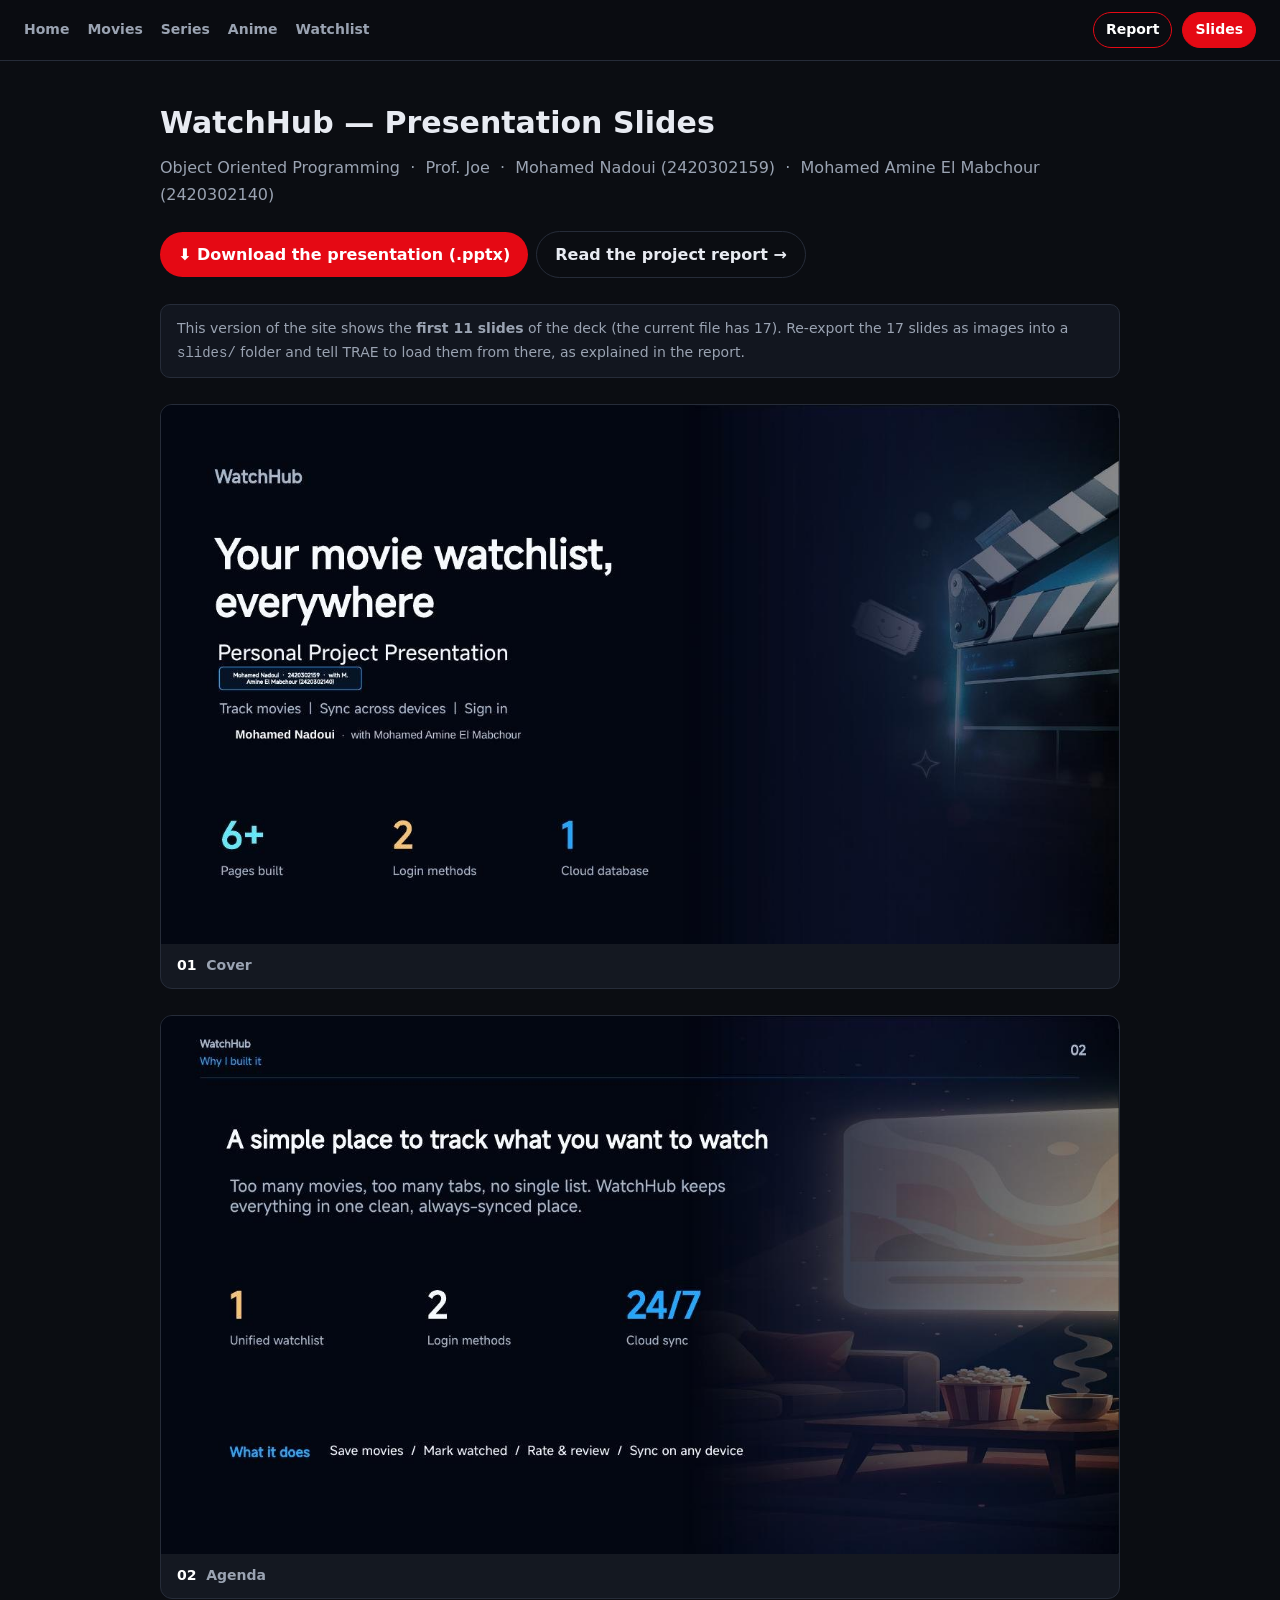
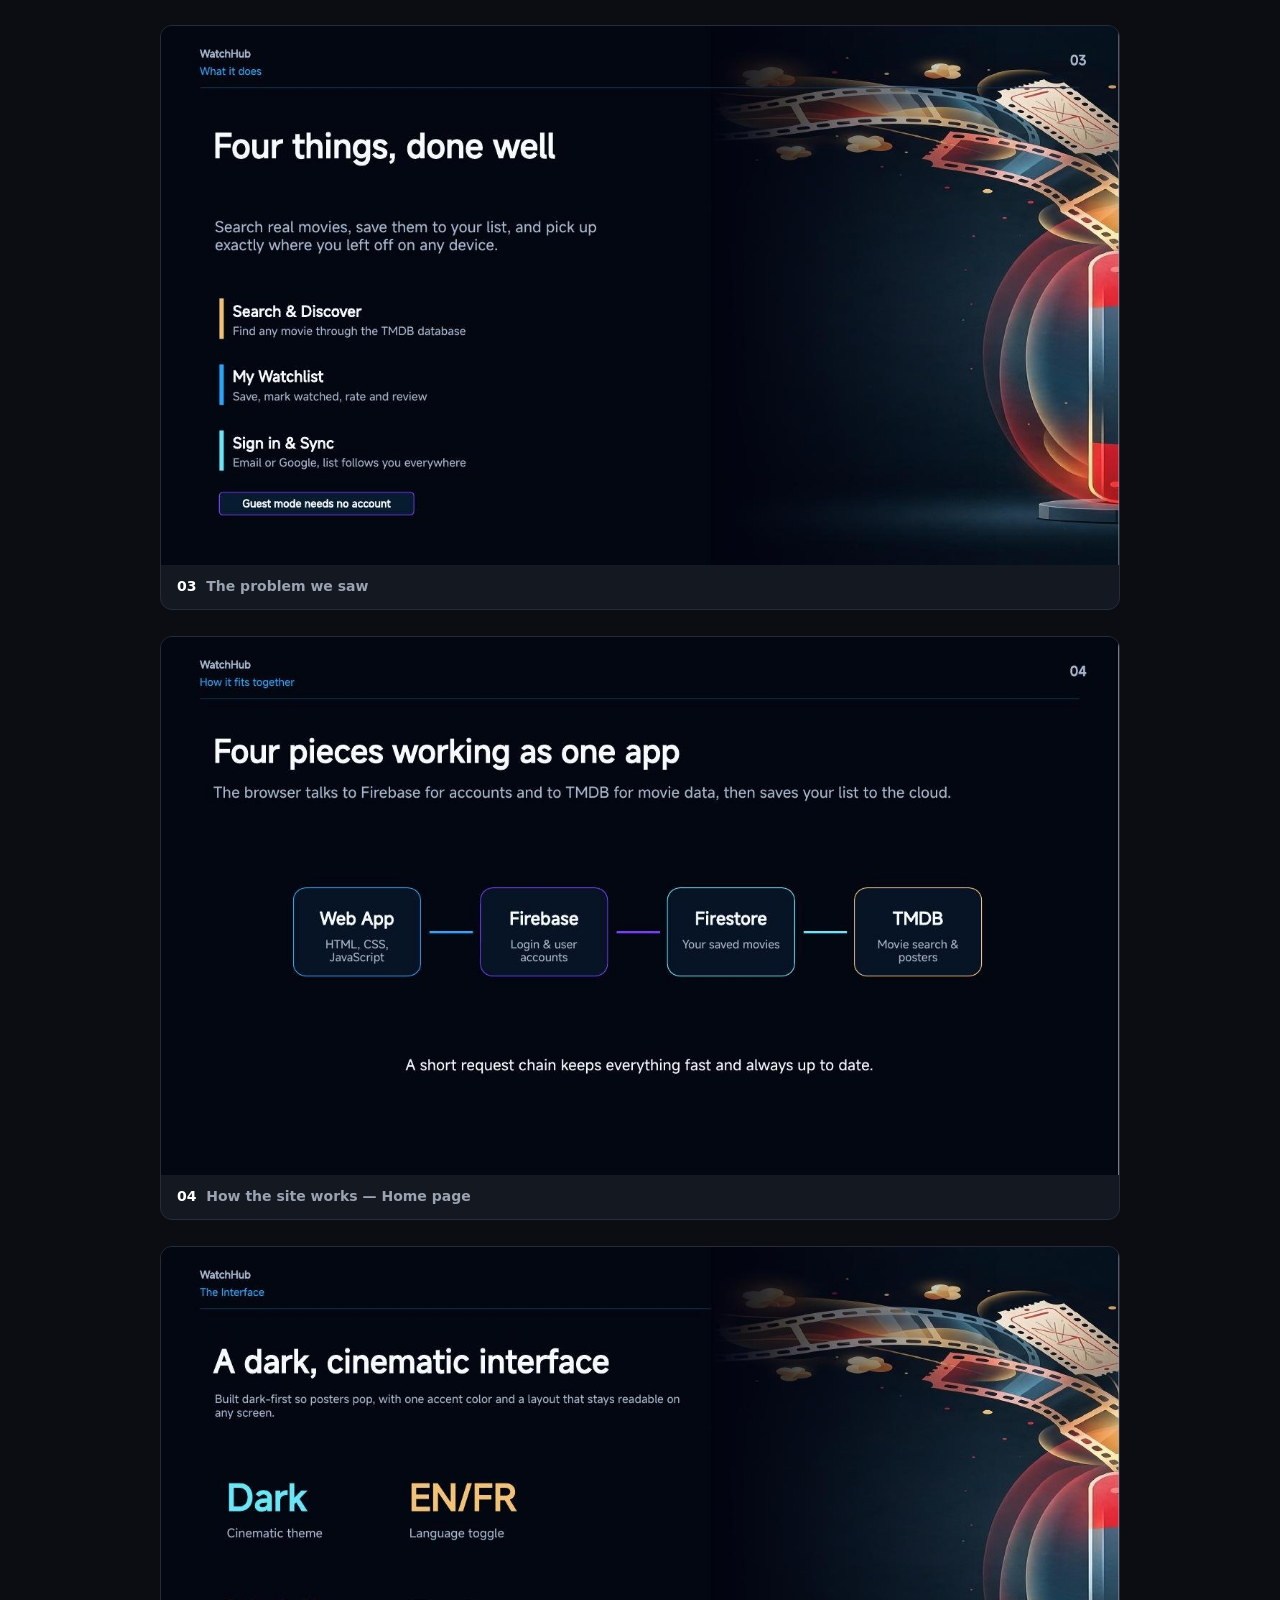
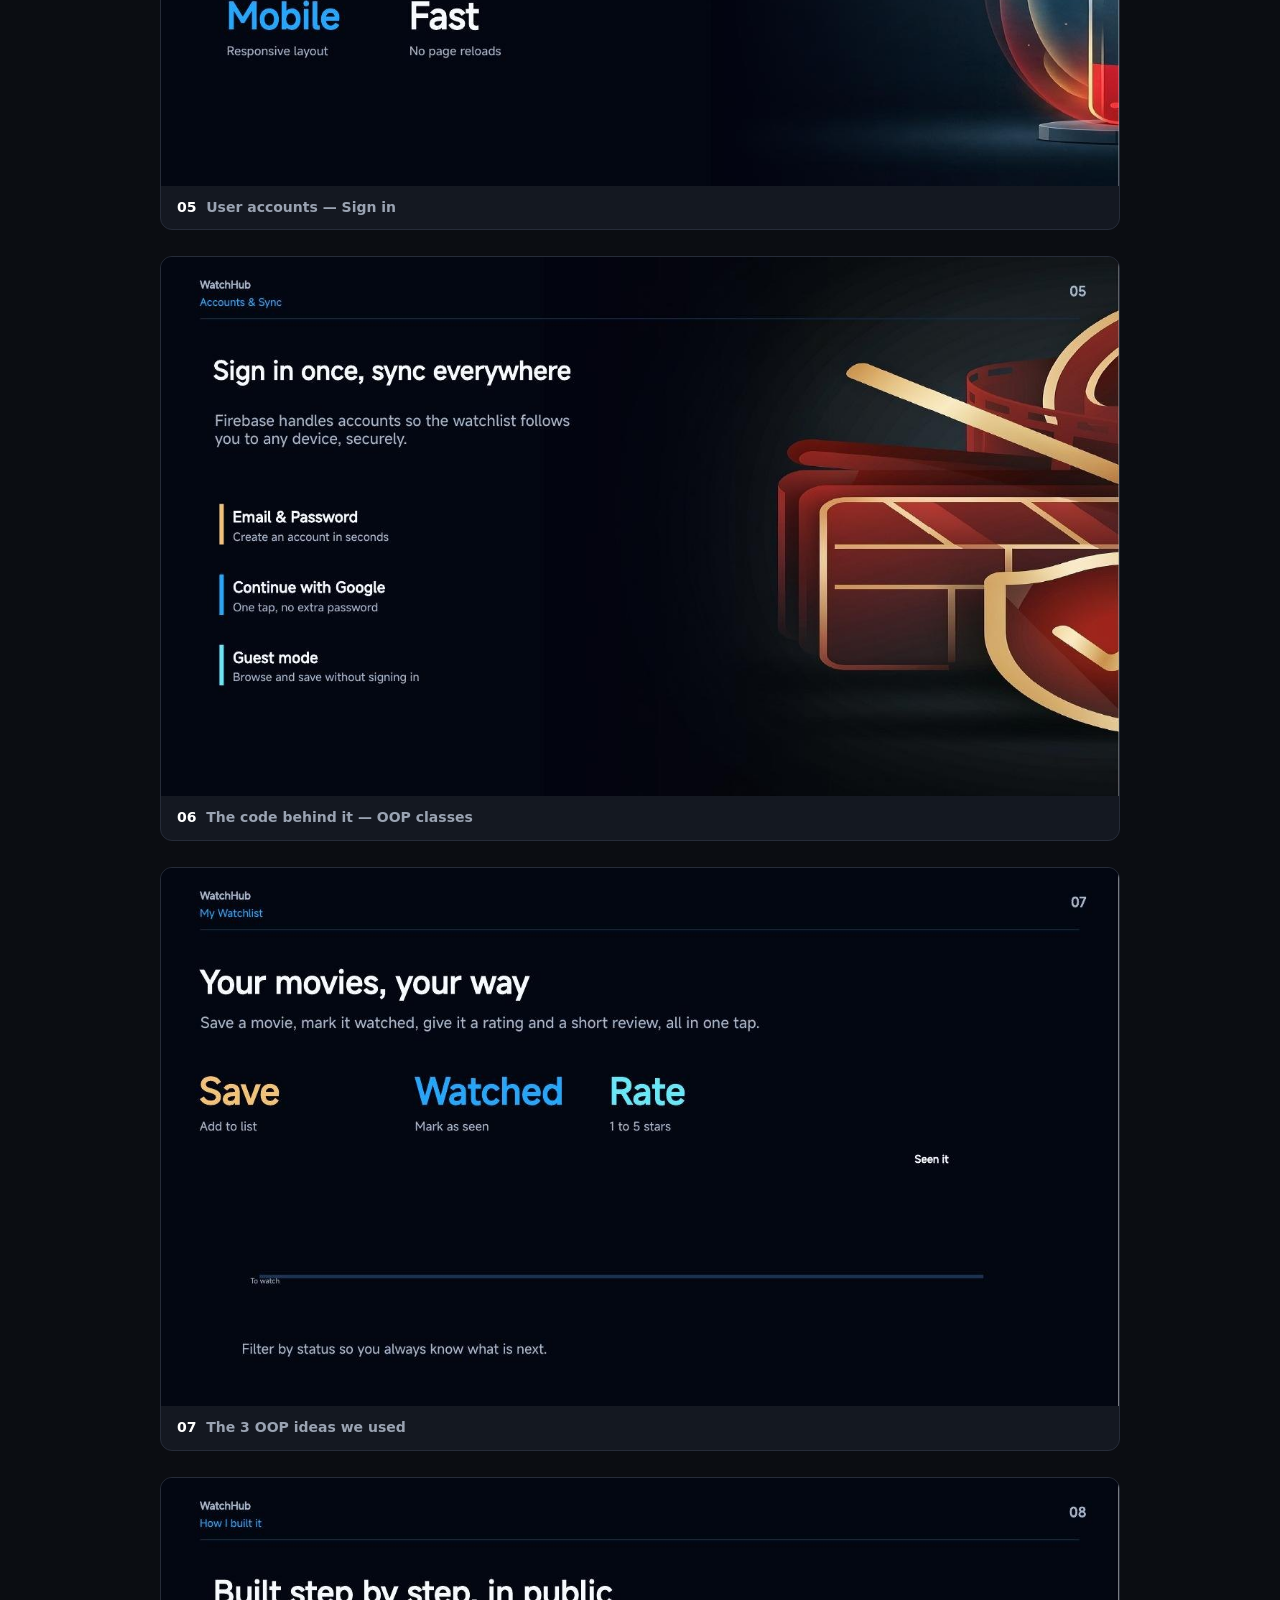
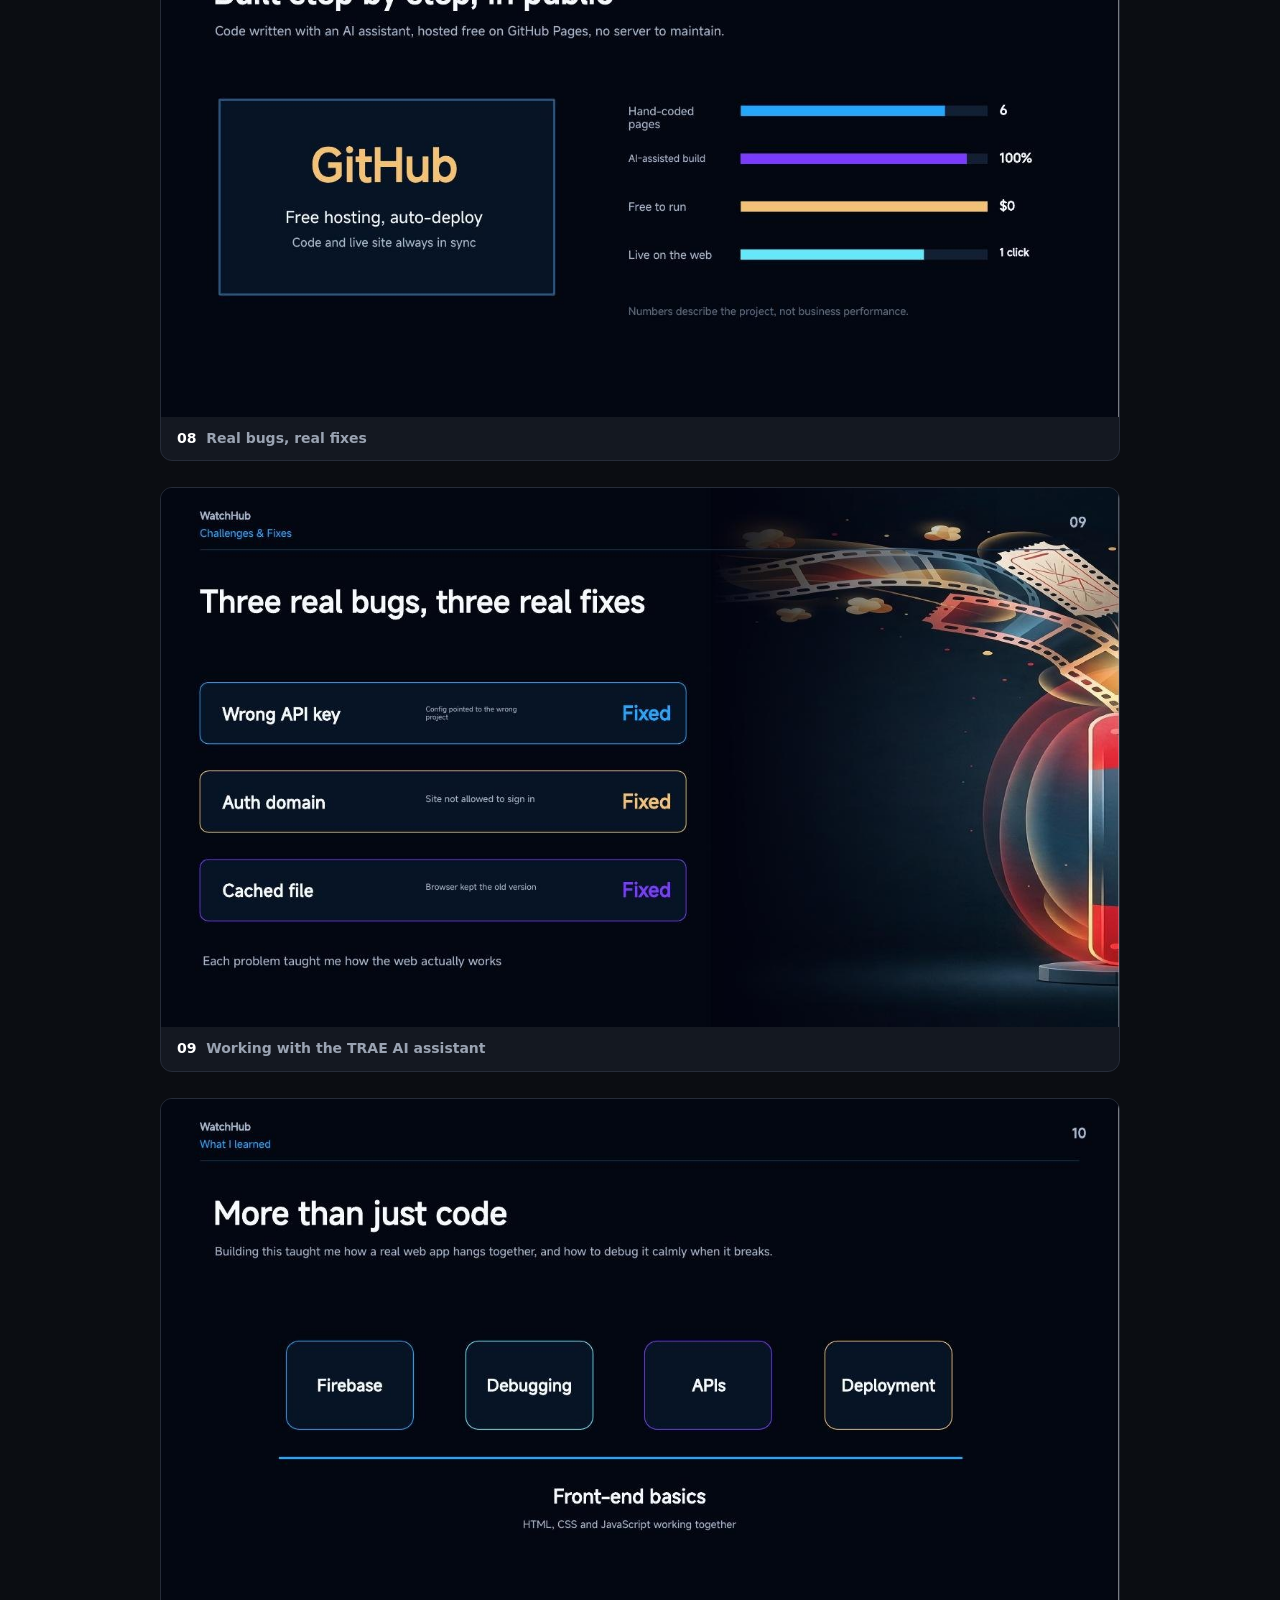
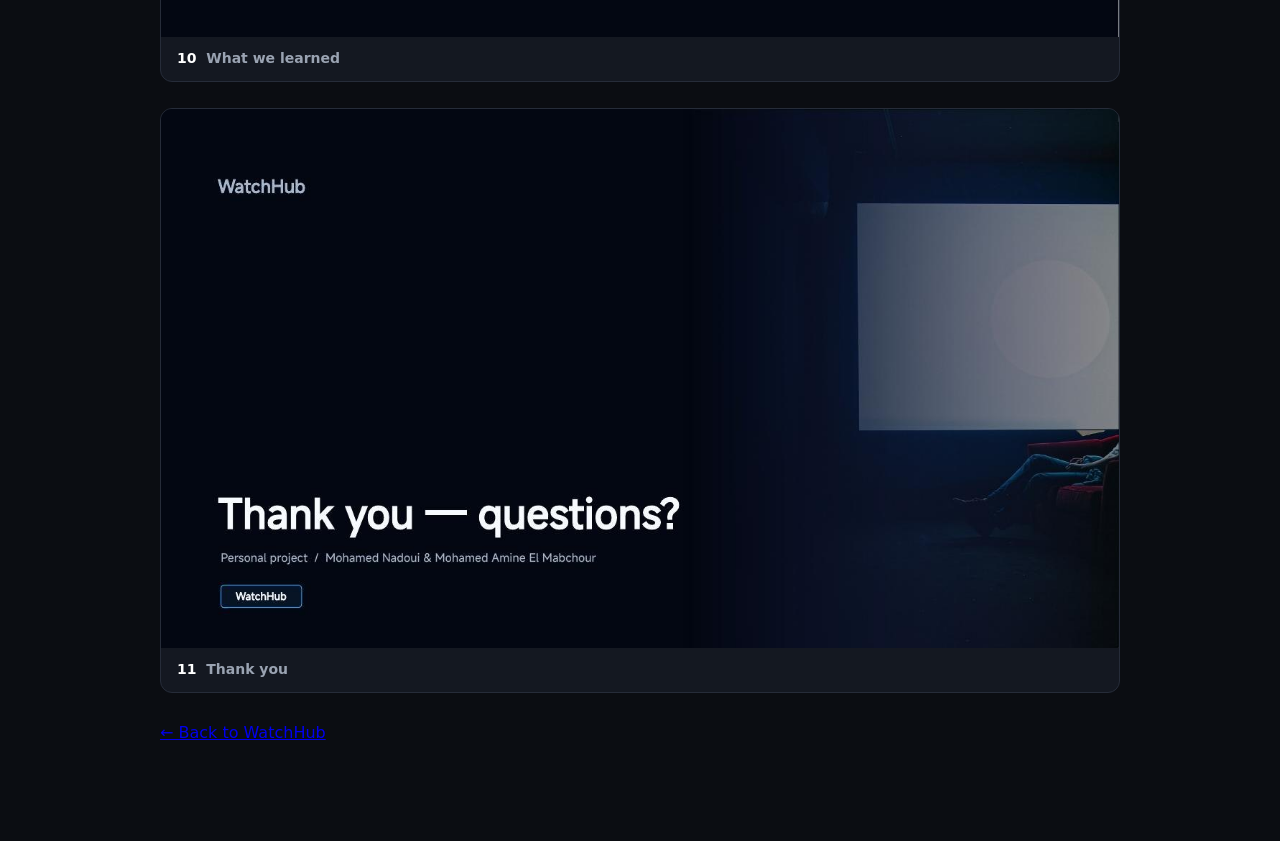
==== slides.html @ 4eafad3a "Add files via upload" ====
<!DOCTYPE html><html lang="en"><head><meta charset="UTF-8"><meta name="viewport" content="width=device-width,initial-scale=1"><title>WatchHub — Presentation Slides</title><link rel="icon" href="icon-192.png"><style>
:root{--bg:#0b0d12;--card:#141821;--line:#262c39;--txt:#e8ebf2;--mut:#9aa3b2;--red:#e50914}
*{box-sizing:border-box}body{margin:0;background:var(--bg);color:var(--txt);font-family:Inter,system-ui,Segoe UI,Arial,sans-serif;line-height:1.7}
.wh-nav{position:sticky;top:0;z-index:10;display:flex;gap:18px;align-items:center;padding:12px 24px;background:rgba(11,13,18,.94);border-bottom:1px solid var(--line);flex-wrap:wrap}
.wh-nav a{color:var(--mut);text-decoration:none;font-weight:600;font-size:14px}.wh-nav a:hover{color:#fff}.wh-nav a.on{color:#fff}
.wh-nav-right{margin-left:auto;display:flex;gap:10px}.wh-nav-right a{border:1px solid var(--red);color:#fff!important;padding:5px 12px;border-radius:999px}.wh-nav-right a.on{background:var(--red)}
.wrap{max-width:1000px;margin:0 auto;padding:36px 20px 80px}
h1{font-size:30px;margin:0 0 .2em}.meta{color:var(--mut);margin:0 0 1.4em}
.btn{display:inline-block;background:var(--red);color:#fff!important;padding:9px 18px;border-radius:999px;text-decoration:none;font-weight:700;margin:0 8px 10px 0}
.btn.ghost{background:transparent;border:1px solid var(--line);color:var(--txt)!important}
.note{background:#12161f;border:1px solid var(--line);border-radius:10px;padding:12px 16px;color:var(--mut);font-size:14px;margin:0 0 26px}
figure{margin:0 0 26px;background:var(--card);border:1px solid var(--line);border-radius:12px;overflow:hidden}
figure img{display:block;width:100%;height:auto}
figcaption{padding:10px 16px;color:var(--mut);font-size:14px;font-weight:600}
figcaption b{color:#fff}
</style></head><body>
<nav class="wh-nav"><a href="index.html">Home</a><a href="movies.html">Movies</a><a href="series.html">Series</a><a href="anime.html">Anime</a><a href="watchlist.html">Watchlist</a><span class="wh-nav-right"><a href="report.html">Report</a><a href="slides.html" class="on">Slides</a></span></nav><main class="wrap"><h1>WatchHub — Presentation Slides</h1>
<p class="meta">Object Oriented Programming &nbsp;·&nbsp; Prof. Joe &nbsp;·&nbsp; Mohamed Nadoui (2420302159) &nbsp;·&nbsp; Mohamed Amine El Mabchour (2420302140)</p>
<p><a class="btn" href="WatchHub_Slides.pptx" download>&#11015; Download the presentation (.pptx)</a><a class="btn ghost" href="report.html">Read the project report &rarr;</a></p>
<p class="note">This version of the site shows the <b>first 11 slides</b> of the deck (the current file has 17). Re-export the 17 slides as images into a <code>slides/</code> folder and tell TRAE to load them from there, as explained in the report.</p>
<figure><img alt="Slide 1: Cover" src="[data-uri]"><figcaption><b>01</b> &nbsp;Cover</figcaption></figure><figure><img alt="Slide 2: Agenda" src="[data-uri]"><figcaption><b>02</b> &nbsp;Agenda</figcaption></figure><figure><img alt="Slide 3: The problem we saw" src="[data-uri]"><figcaption><b>03</b> &nbsp;The problem we saw</figcaption></figure><figure><img alt="Slide 4: How the site works — Home page" src="[data-uri]"><figcaption><b>04</b> &nbsp;How the site works — Home page</figcaption></figure><figure><img alt="Slide 5: User accounts — Sign in" src="[data-uri]"><figcaption><b>05</b> &nbsp;User accounts — Sign in</figcaption></figure><figure><img alt="Slide 6: The code behind it — OOP classes" src="[data-uri]"><figcaption><b>06</b> &nbsp;The code behind it — OOP classes</figcaption></figure><figure><img alt="Slide 7: The 3 OOP ideas we used" src="[data-uri]"><figcaption><b>07</b> &nbsp;The 3 OOP ideas we used</figcaption></figure><figure><img alt="Slide 8: Real bugs, real fixes" src="[data-uri]"><figcaption><b>08</b> &nbsp;Real bugs, real fixes</figcaption></figure><figure><img alt="Slide 9: Working with the TRAE AI assistant" src="[data-uri]"><figcaption><b>09</b> &nbsp;Working with the TRAE AI assistant</figcaption></figure><figure><img alt="Slide 10: What we learned" src="[data-uri]"><figcaption><b>10</b> &nbsp;What we learned</figcaption></figure><figure><img alt="Slide 11: Thank you" src="[data-uri]"><figcaption><b>11</b> &nbsp;Thank you</figcaption></figure>
<p><a href="index.html">&larr; Back to WatchHub</a></p></main></body></html>
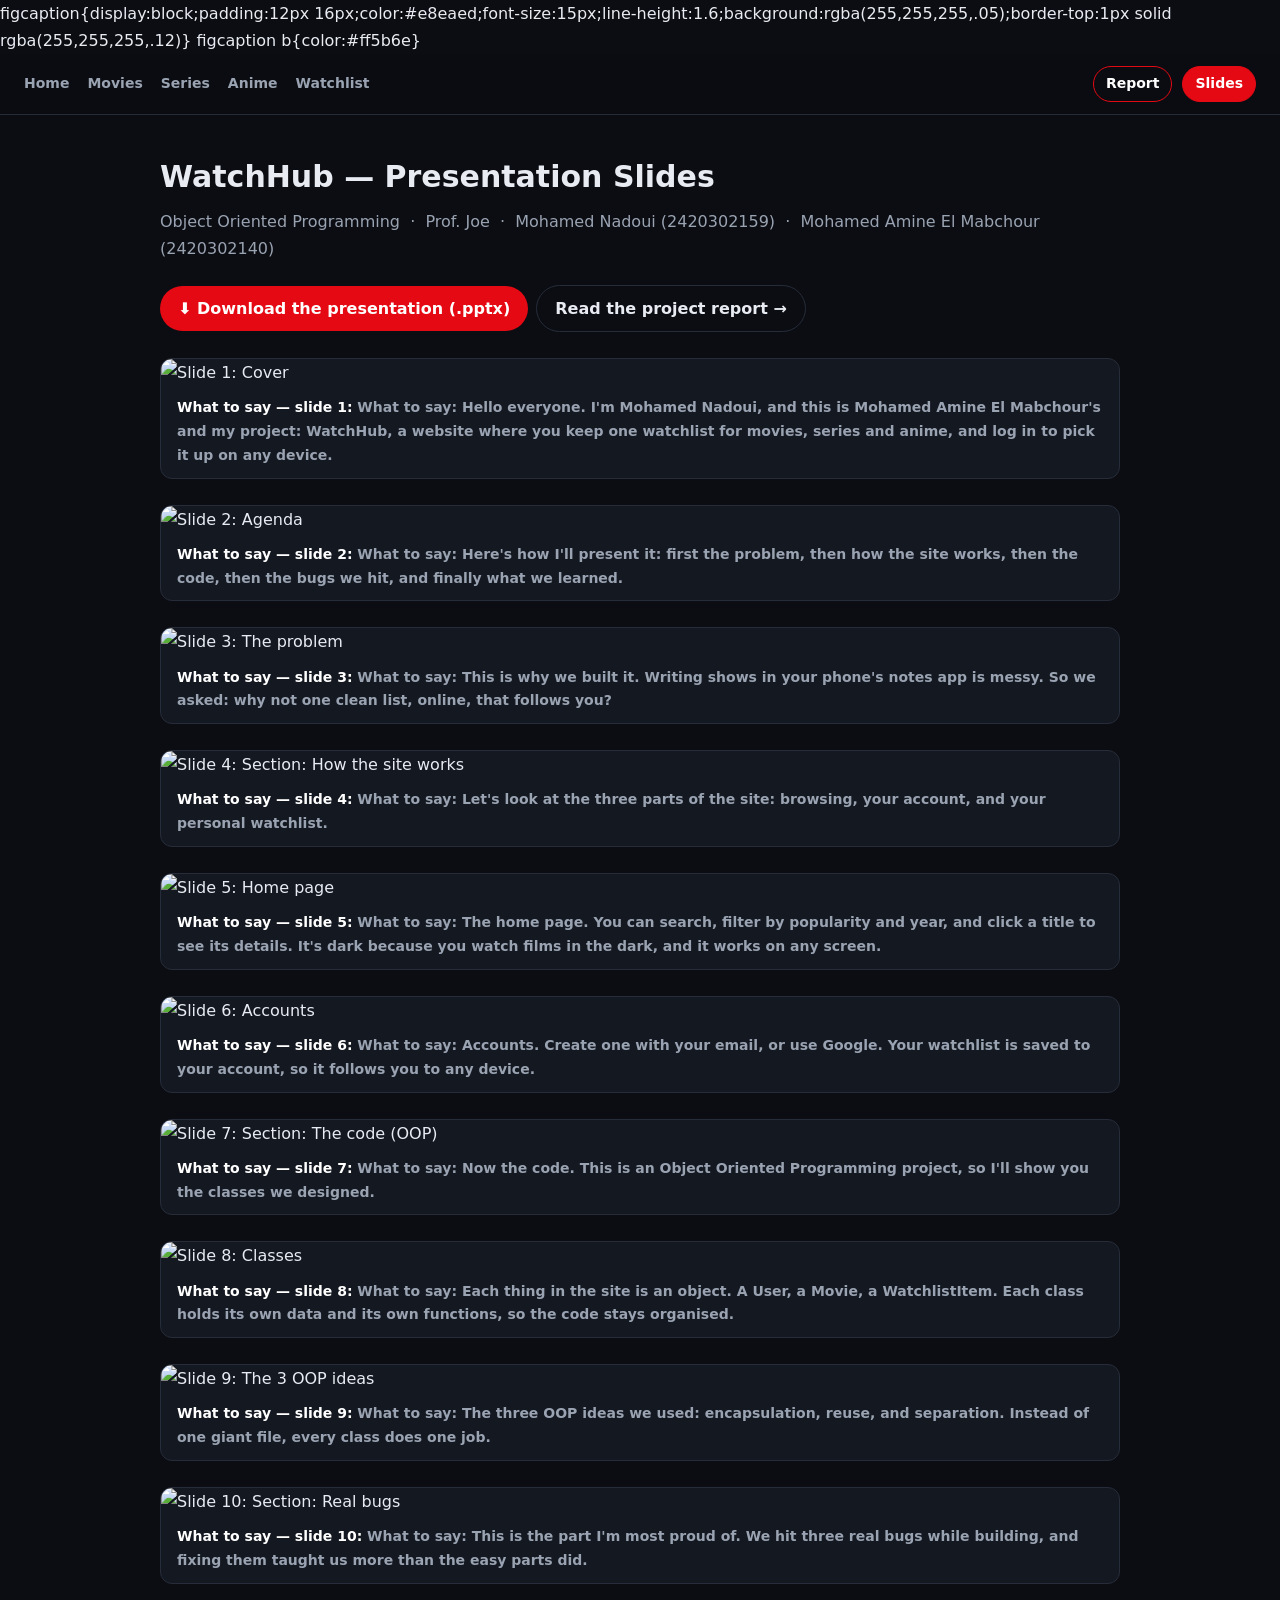
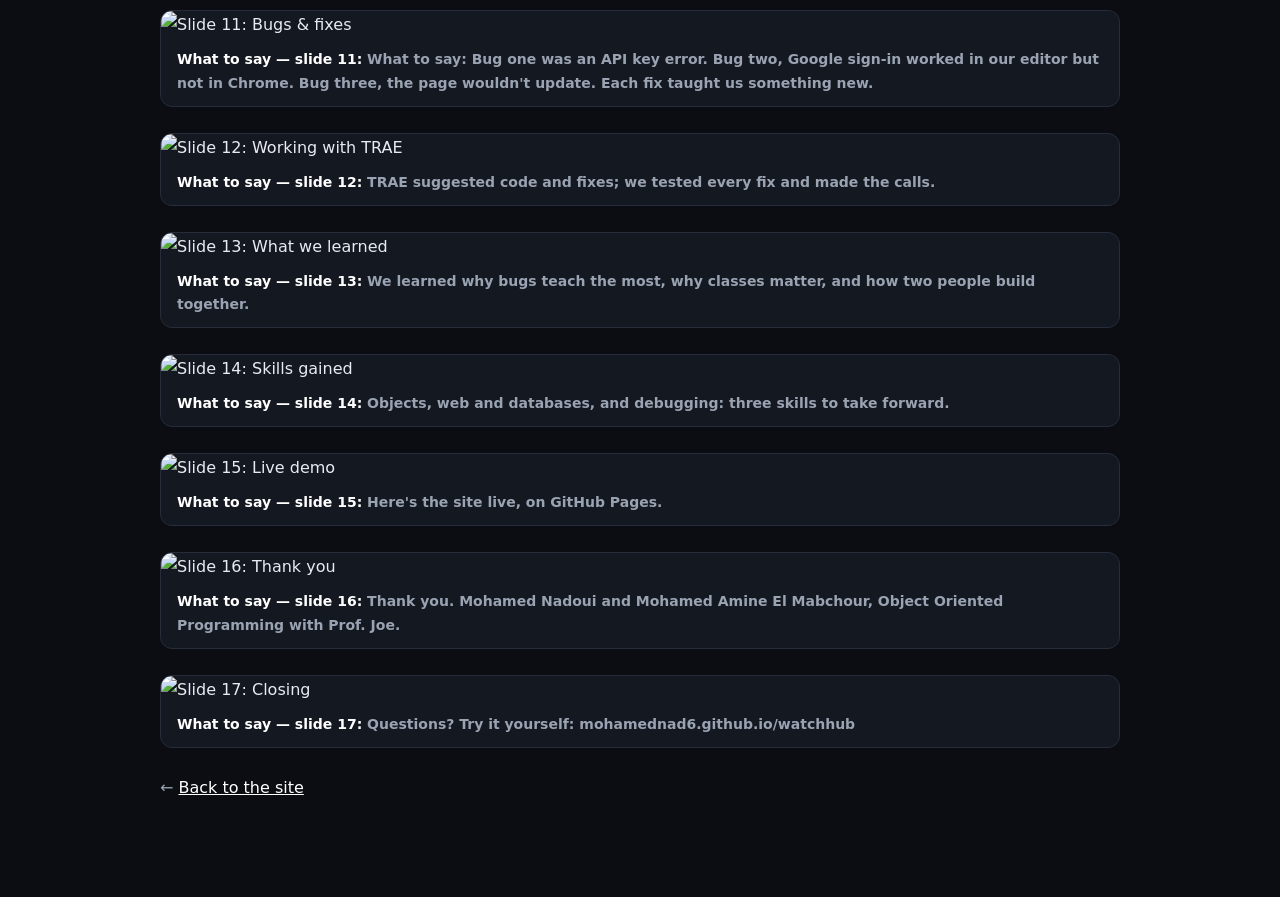
==== commit fd0751d7: "Add files via upload" ====
--- a/slides.html
+++ b/slides.html
@@ -13,10 +13,11 @@
 figure img{display:block;width:100%;height:auto}
 figcaption{padding:10px 16px;color:var(--mut);font-size:14px;font-weight:600}
 figcaption b{color:#fff}
-</style></head><body>
+</style>
+figcaption{display:block;padding:12px 16px;color:#e8eaed;font-size:15px;line-height:1.6;background:rgba(255,255,255,.05);border-top:1px solid rgba(255,255,255,.12)}
+figcaption b{color:#ff5b6e}</head><body>
 <nav class="wh-nav"><a href="index.html">Home</a><a href="movies.html">Movies</a><a href="series.html">Series</a><a href="anime.html">Anime</a><a href="watchlist.html">Watchlist</a><span class="wh-nav-right"><a href="report.html">Report</a><a href="slides.html" class="on">Slides</a></span></nav><main class="wrap"><h1>WatchHub — Presentation Slides</h1>
 <p class="meta">Object Oriented Programming &nbsp;·&nbsp; Prof. Joe &nbsp;·&nbsp; Mohamed Nadoui (2420302159) &nbsp;·&nbsp; Mohamed Amine El Mabchour (2420302140)</p>
 <p><a class="btn" href="WatchHub_Slides.pptx" download>&#11015; Download the presentation (.pptx)</a><a class="btn ghost" href="report.html">Read the project report &rarr;</a></p>
-<p class="note">This version of the site shows the <b>first 11 slides</b> of the deck (the current file has 17). Re-export the 17 slides as images into a <code>slides/</code> folder and tell TRAE to load them from there, as explained in the report.</p>
-<figure><img alt="Slide 1: Cover" src="[data-uri]"><figcaption><b>01</b> &nbsp;Cover</figcaption></figure><figure><img alt="Slide 2: Agenda" src="[data-uri]"><figcaption><b>02</b> &nbsp;Agenda</figcaption></figure><figure><img alt="Slide 3: The problem we saw" src="[data-uri]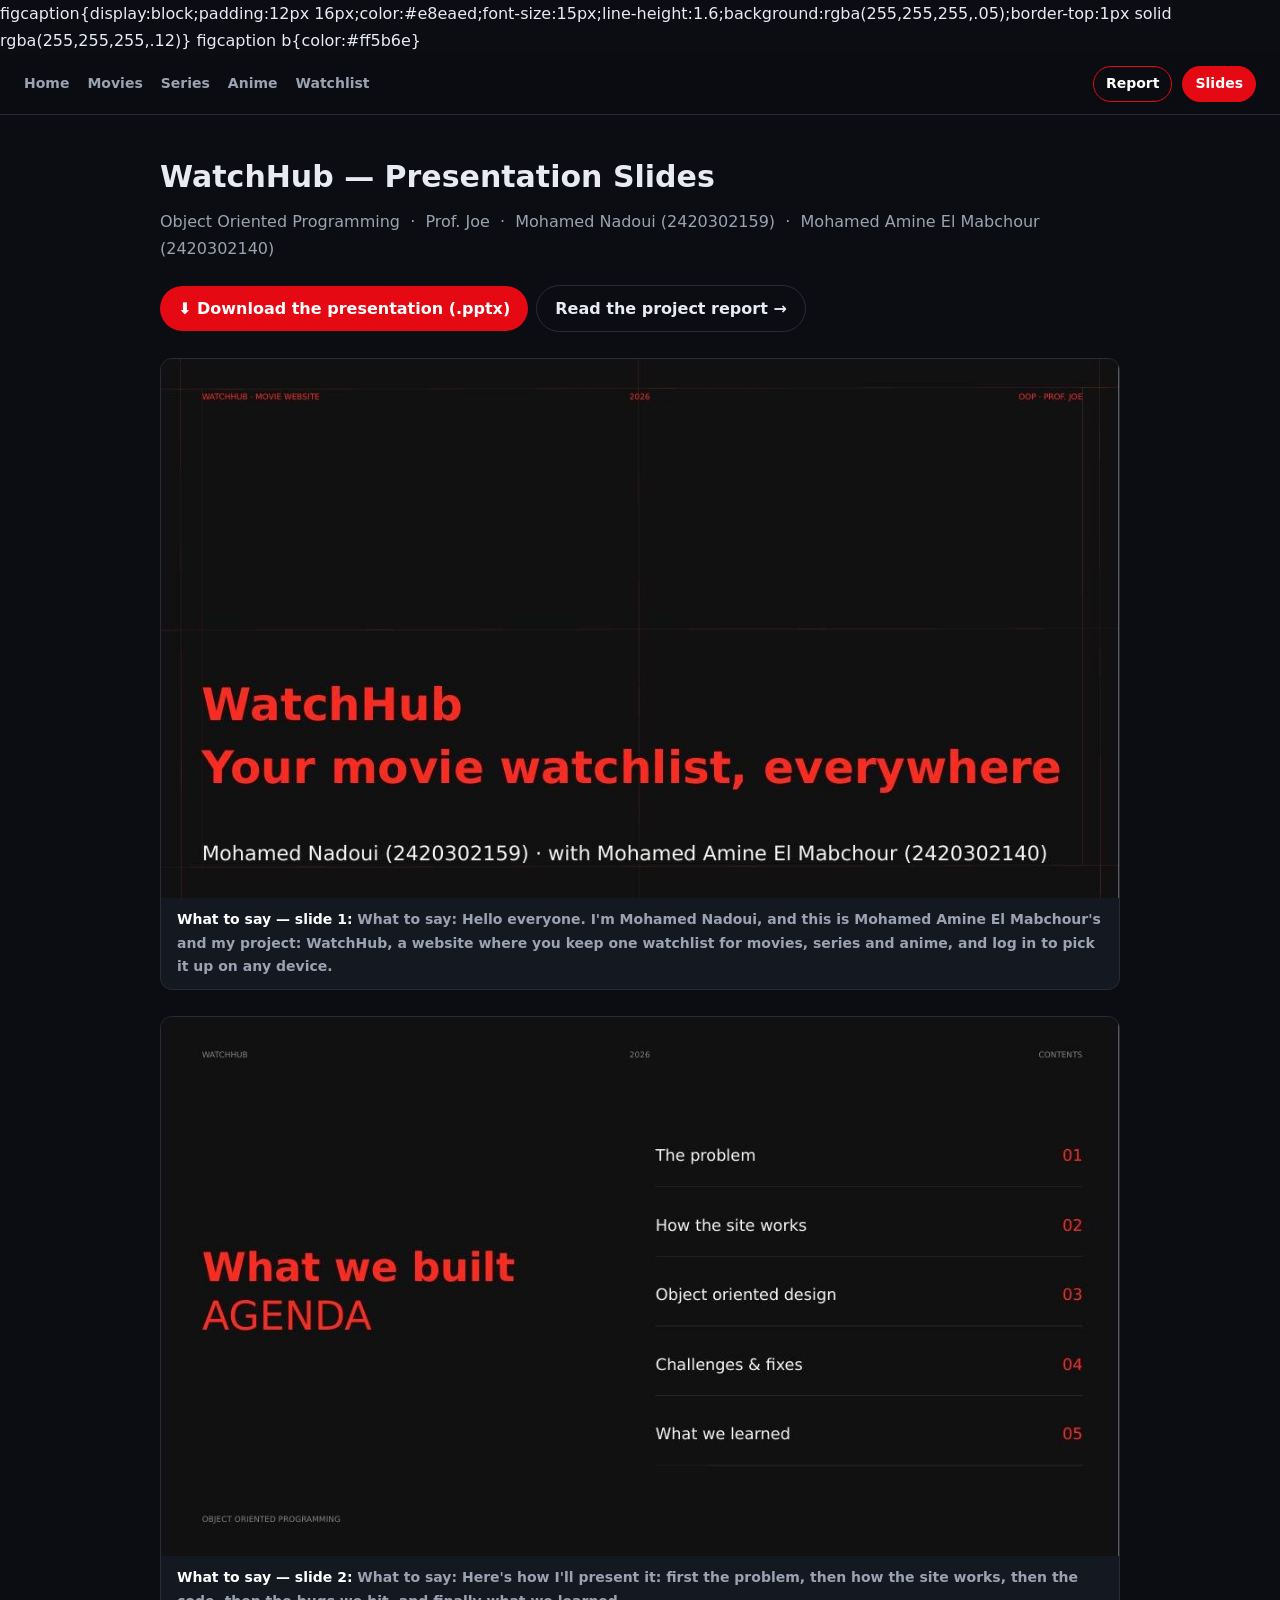
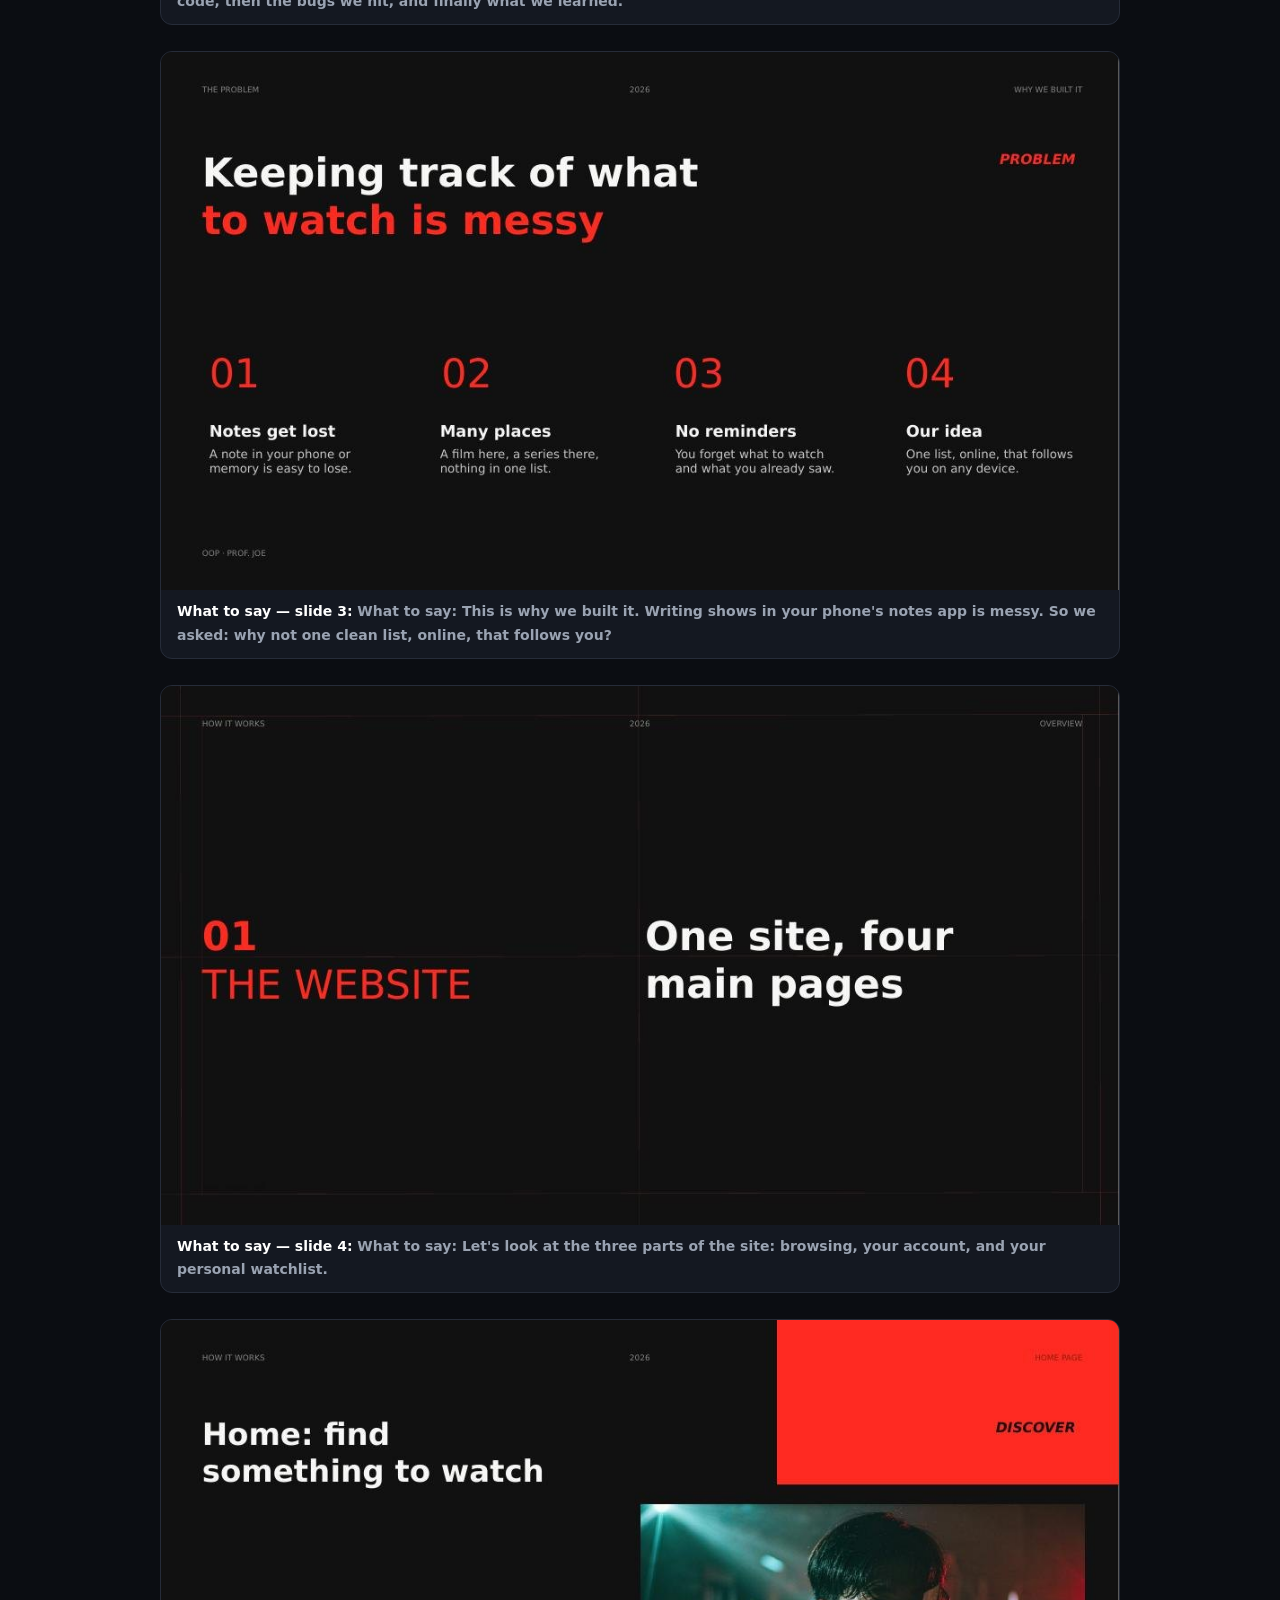
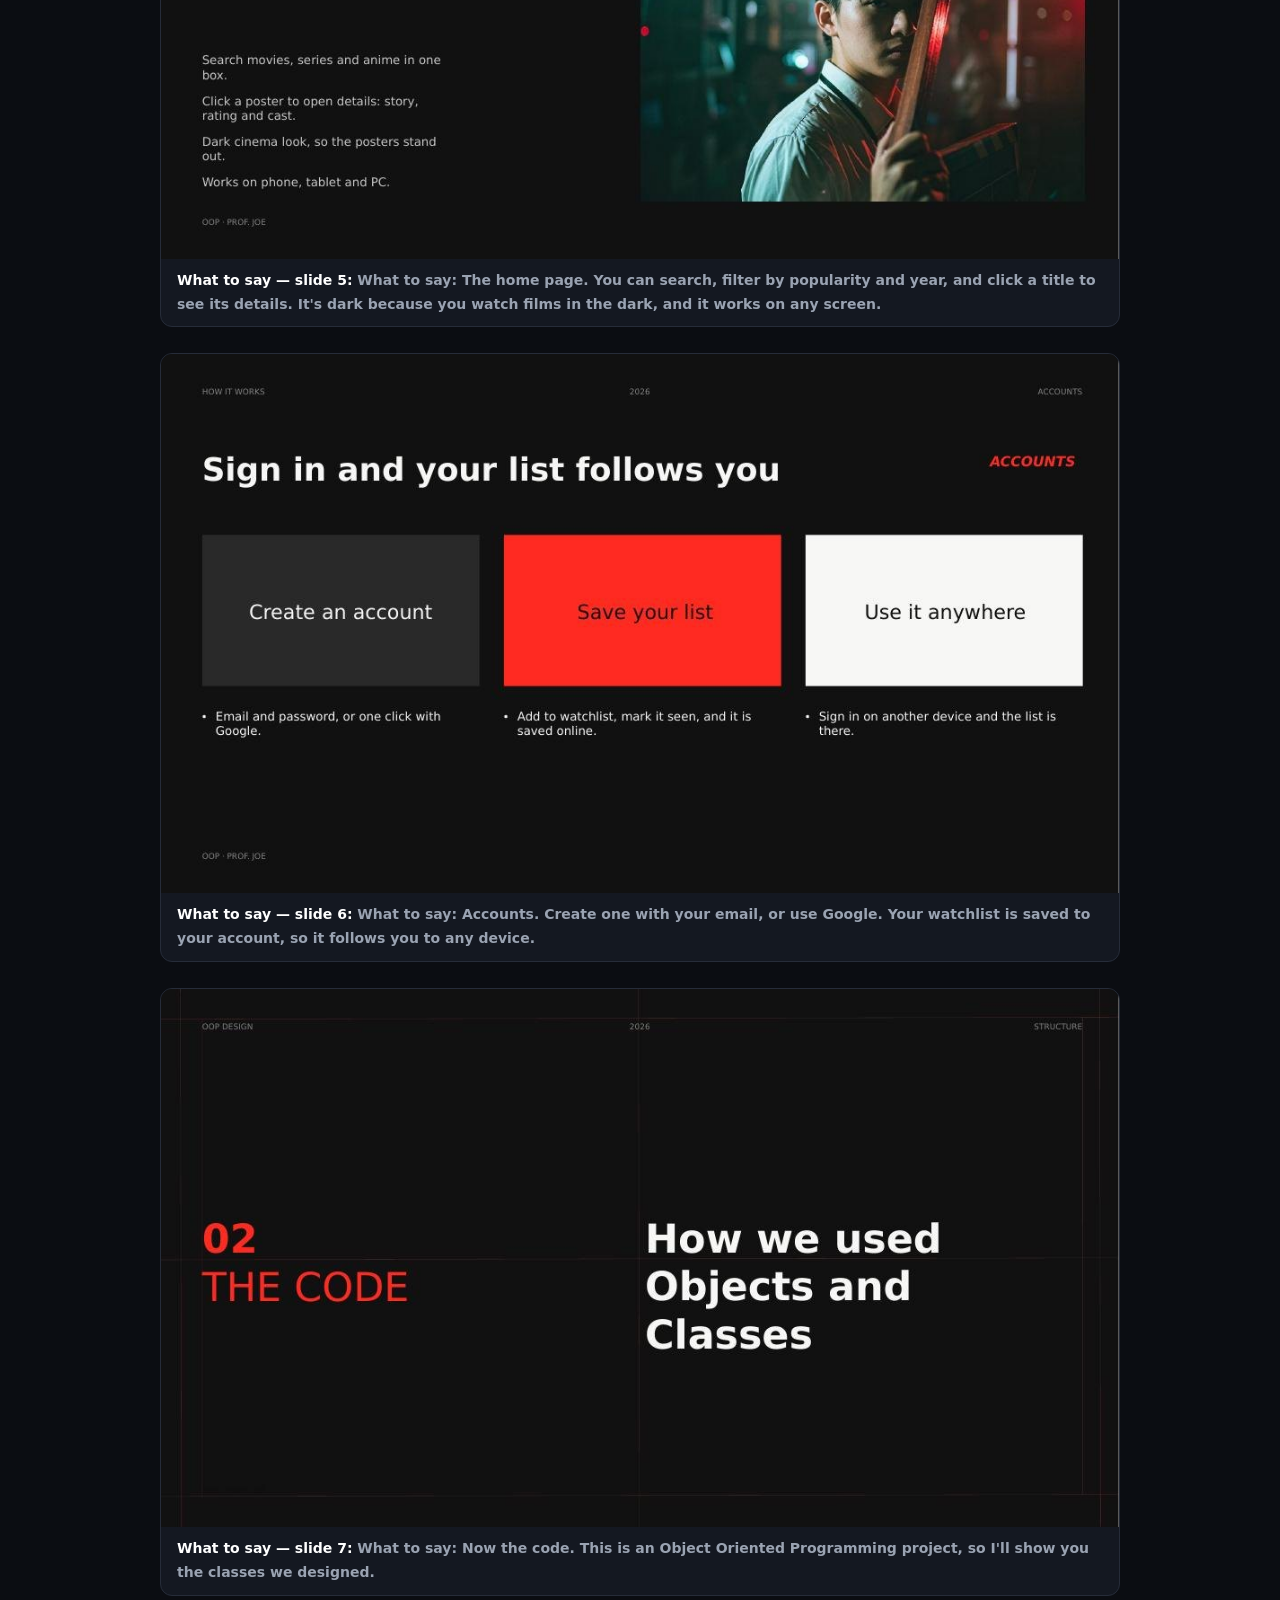
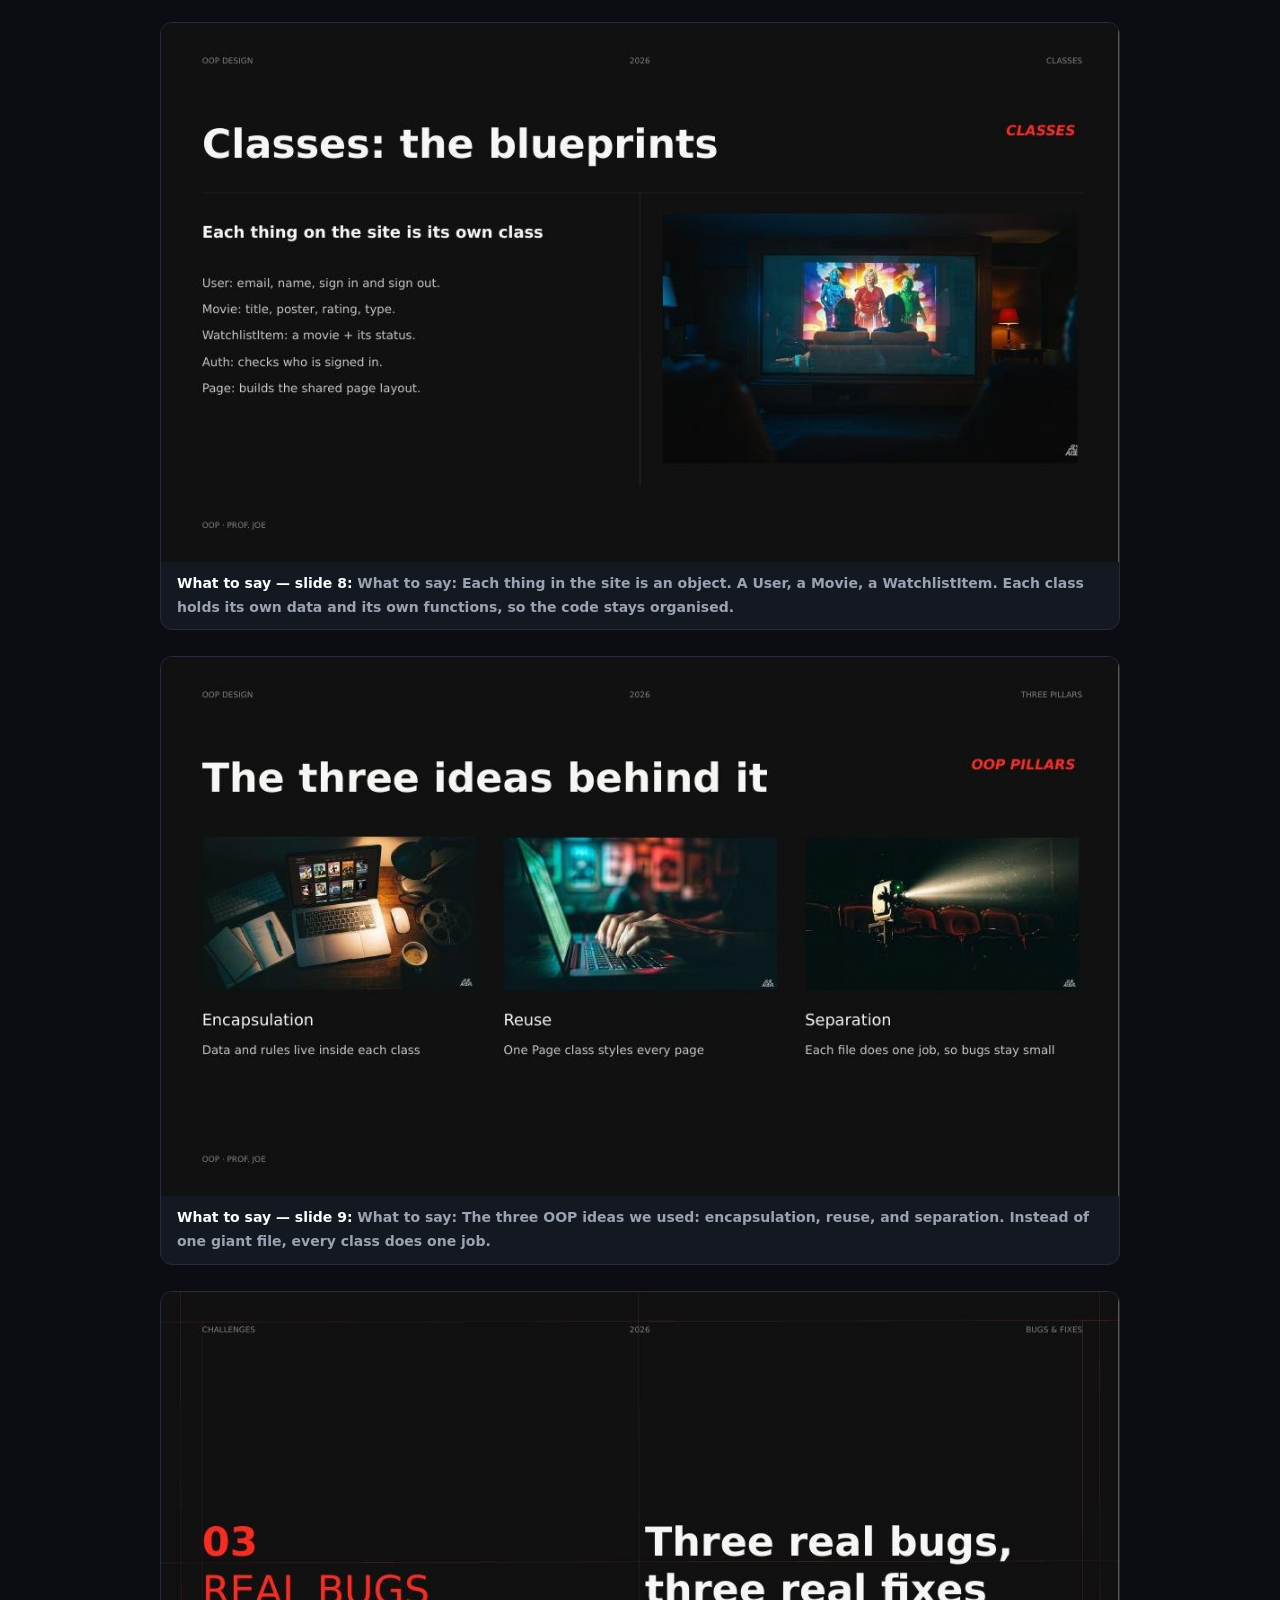
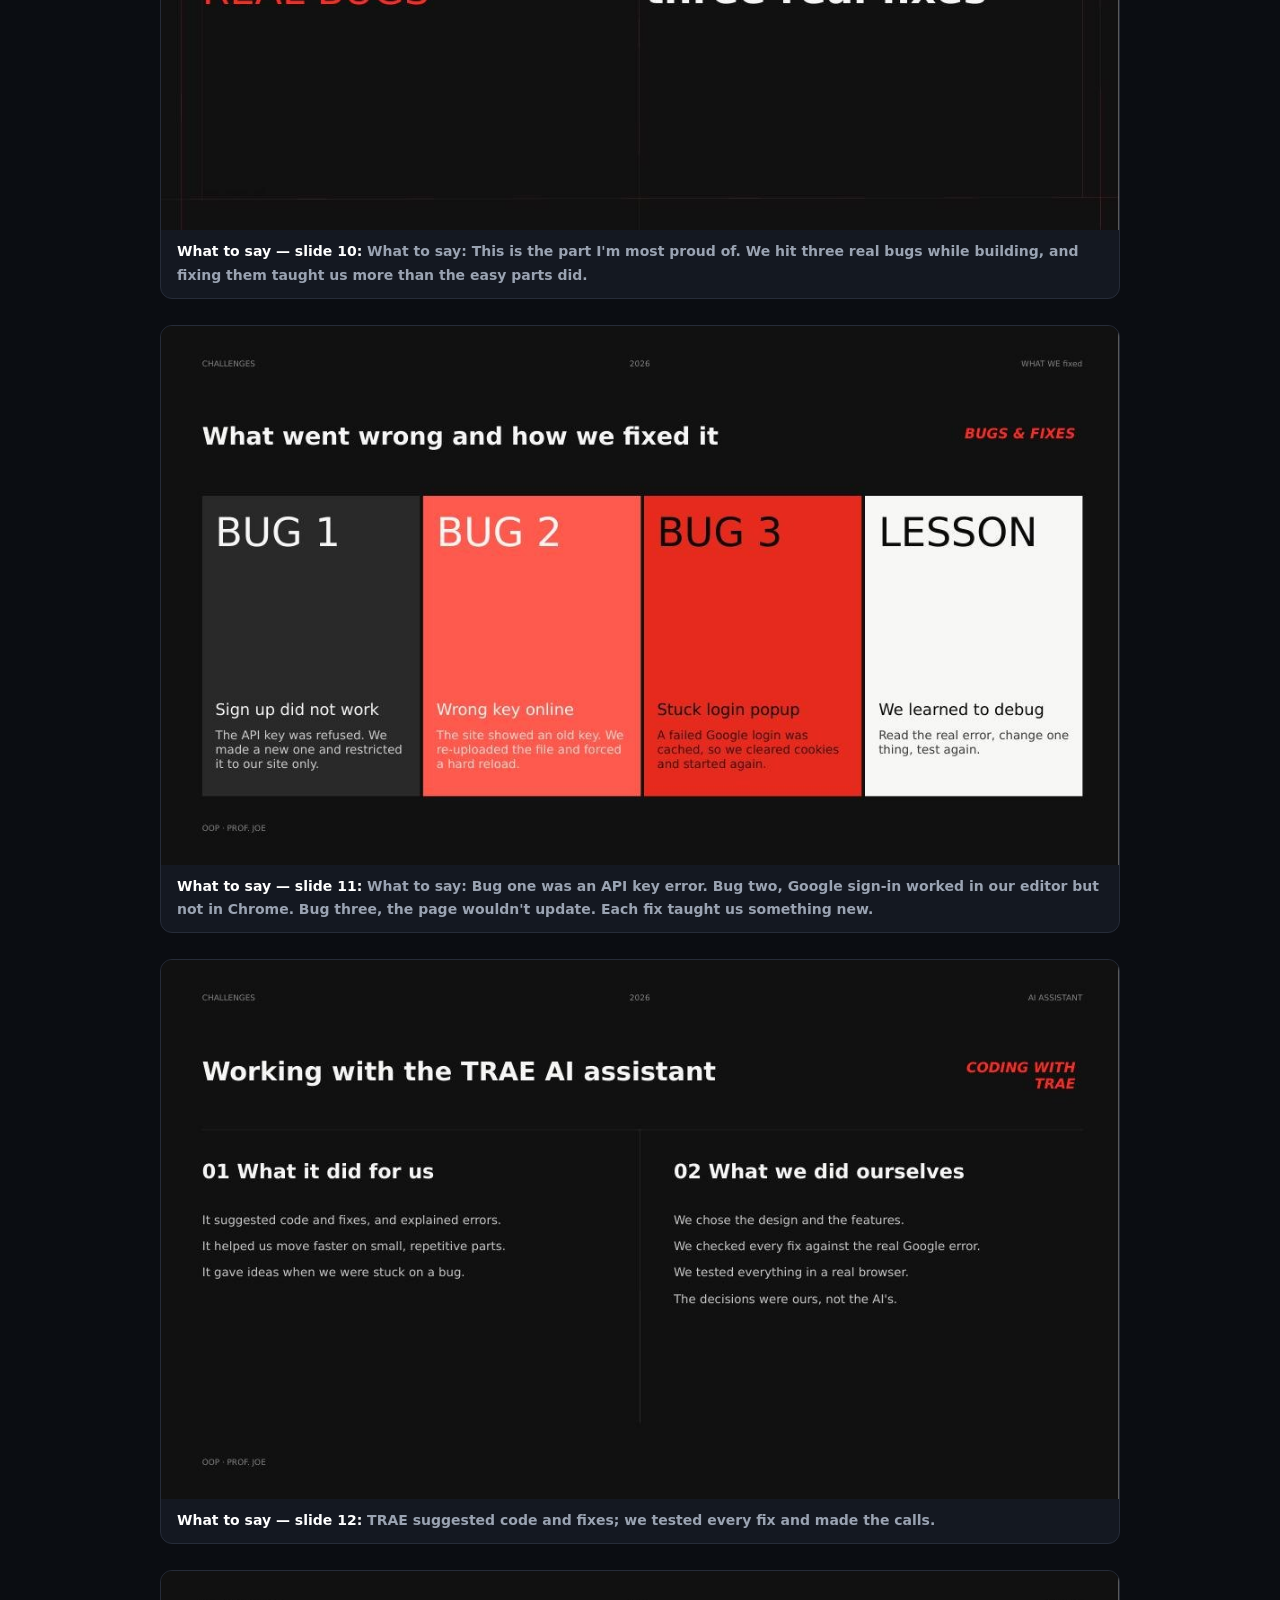
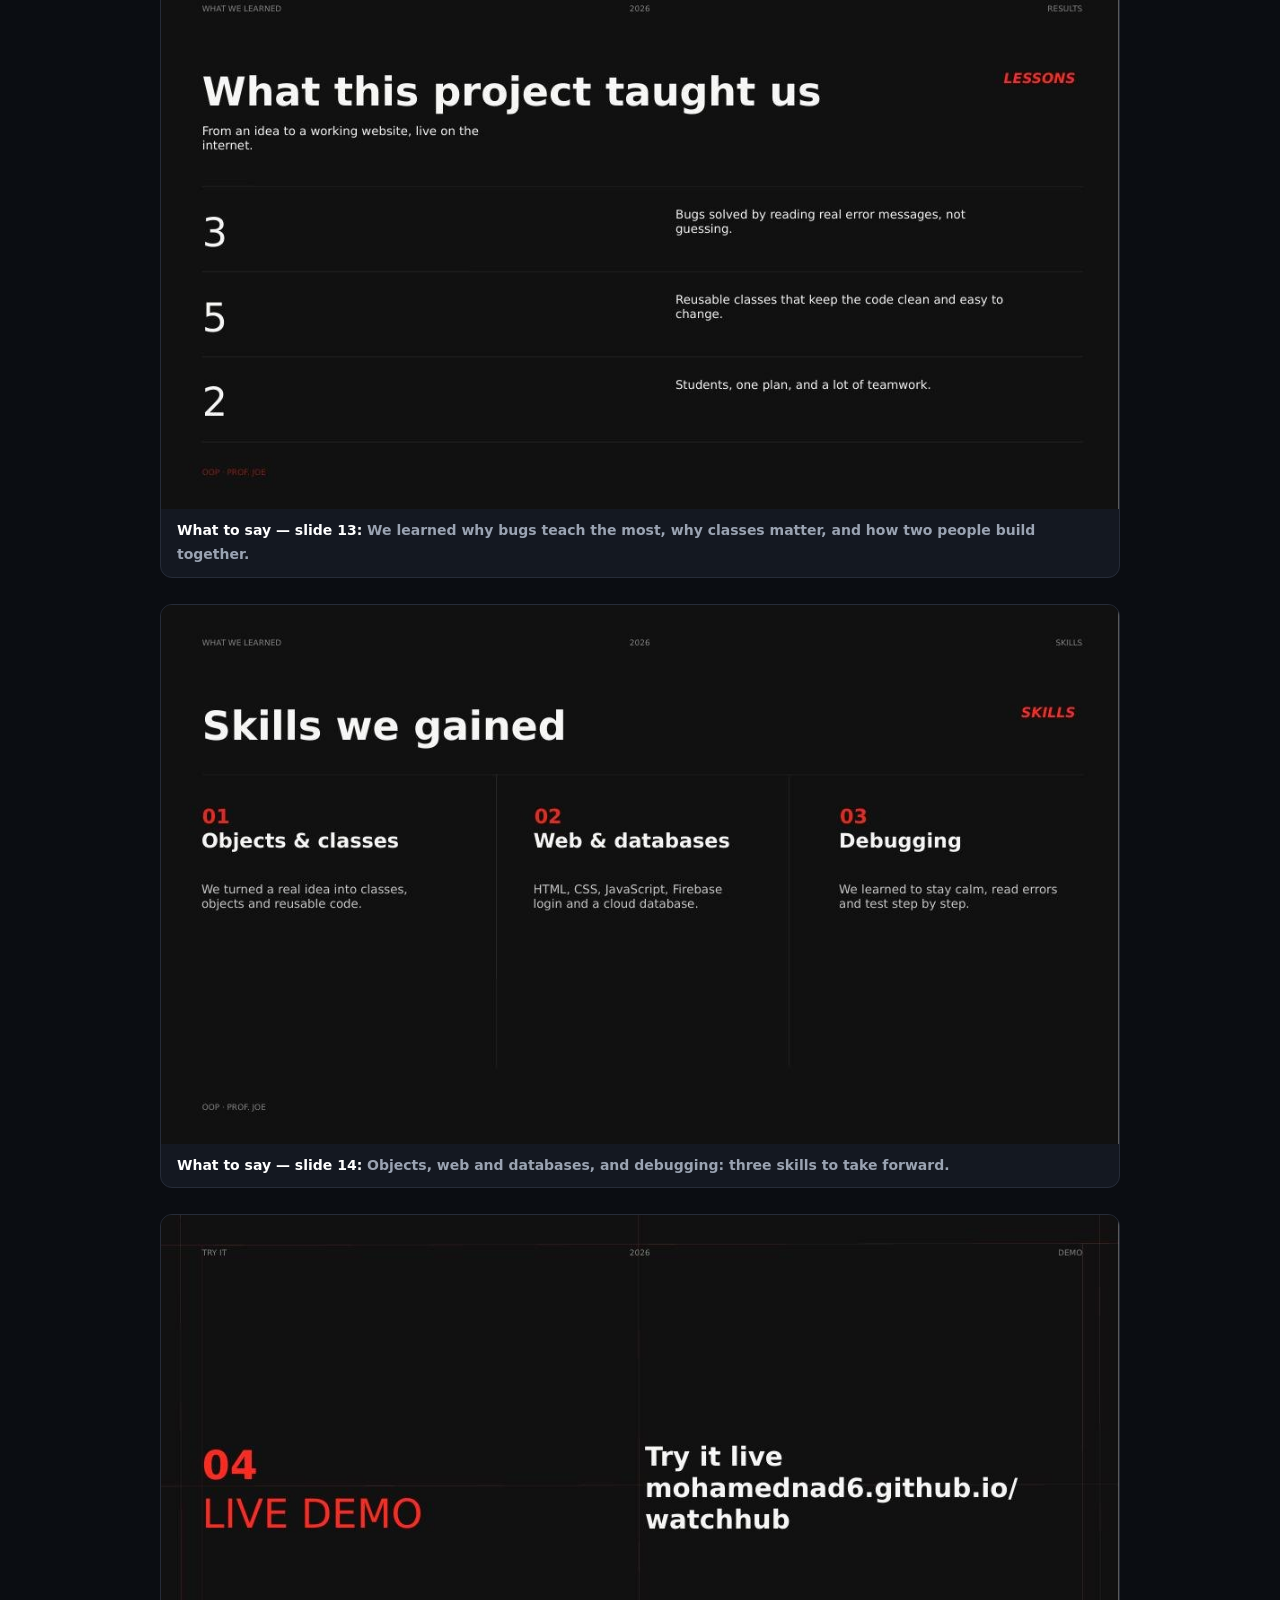
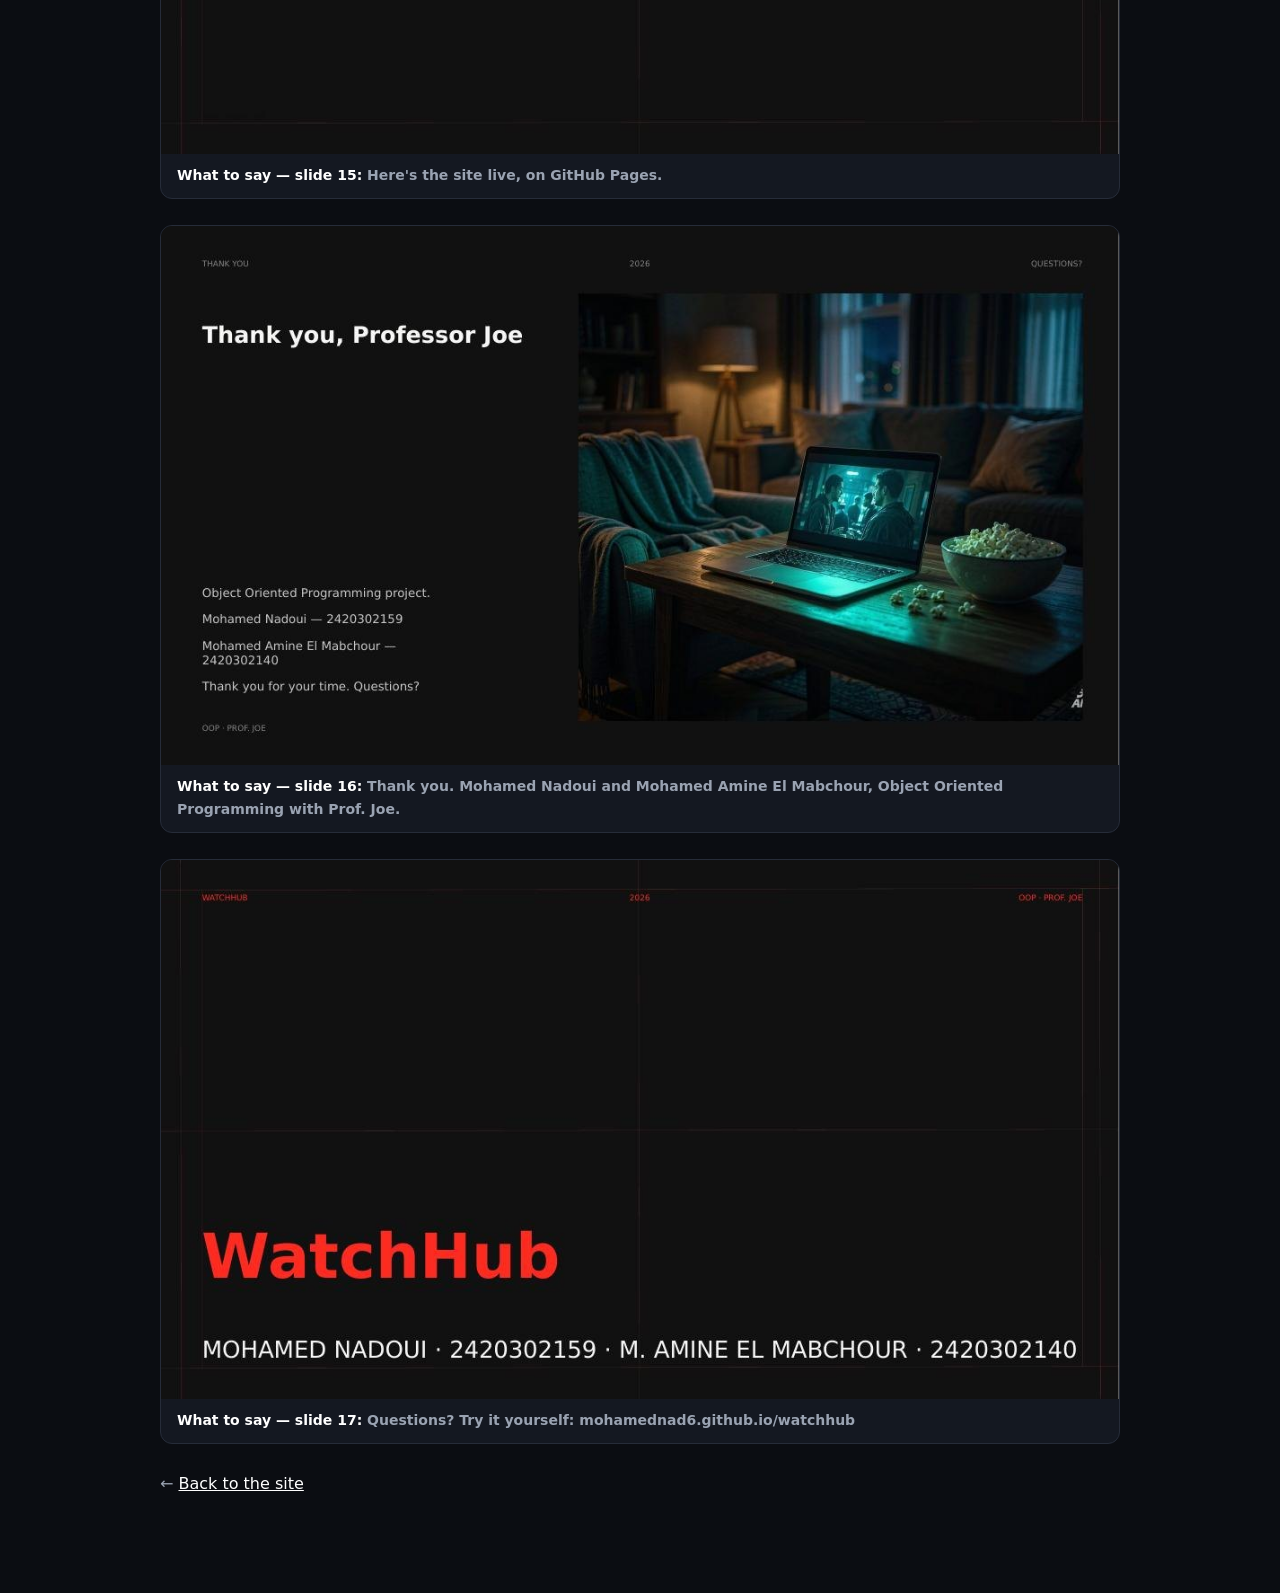
==== commit 874a25bb: "Point slides.html images at the existing slide_images folder" ====
--- a/slides.html
+++ b/slides.html
@@ -20,4 +20,4 @@
 <p class="meta">Object Oriented Programming &nbsp;·&nbsp; Prof. Joe &nbsp;·&nbsp; Mohamed Nadoui (2420302159) &nbsp;·&nbsp; Mohamed Amine El Mabchour (2420302140)</p>
 <p><a class="btn" href="WatchHub_Slides.pptx" download>&#11015; Download the presentation (.pptx)</a><a class="btn ghost" href="report.html">Read the project report &rarr;</a></p>
 
-<figure><img alt="Slide 1: Cover" src="slides/slide1.jpg"><figcaption><b>What to say — slide 1:</b> What to say: Hello everyone. I'm Mohamed Nadoui, and this is Mohamed Amine El Mabchour's and my project: WatchHub, a website where you keep one watchlist for movies, series and anime, and log in to pick it up on any device.</figcaption></figure><figure><img alt="Slide 2: Agenda" src="slides/slide2.jpg"><figcaption><b>What to say — slide 2:</b> What to say: Here's how I'll present it: first the problem, then how the site works, then the code, then the bugs we hit, and finally what we learned.</figcaption></figure><figure><img alt="Slide 3: The problem" src="slides/slide3.jpg"><figcaption><b>What to say — slide 3:</b> What to say: This is why we built it. Writing shows in your phone's notes app is messy. So we asked: why not one clean list, online, that follows you?</figcaption></figure><figure><img alt="Slide 4: Section: How the site works" src="slides/slide4.jpg"><figcaption><b>What to say — slide 4:</b> What to say: Let's look at the three parts of the site: browsing, your account, and your personal watchlist.</figcaption></figure><figure><img alt="Slide 5: Home page" src="slides/slide5.jpg"><figcaption><b>What to say — slide 5:</b> What to say: The home page. You can search, filter by popularity and year, and click a title to see its details. It's dark because you watch films in the dark, and it works on any screen.</figcaption></figure><figure><img alt="Slide 6: Accounts" src="slides/slide6.jpg"><figcaption><b>What to say — slide 6:</b> What to say: Accounts. Create one with your email, or use Google. Your watchlist is saved to your account, so it follows you to any device.</figcaption></figure><figure><img alt="Slide 7: Section: The code (OOP)" src="slides/slide7.jpg"><figcaption><b>What to say — slide 7:</b> What to say: Now the code. This is an Object Oriented Programming project, so I'll show you the classes we designed.</figcaption></figure><figure><img alt="Slide 8: Classes" src="slides/slide8.jpg"><figcaption><b>What to say — slide 8:</b> What to say: Each thing in the site is an object. A User, a Movie, a WatchlistItem. Each class holds its own data and its own functions, so the code stays organised.</figcaption></figure><figure><img alt="Slide 9: The 3 OOP ideas" src="slides/slide9.jpg"><figcaption><b>What to say — slide 9:</b> What to say: The three OOP ideas we used: encapsulation, reuse, and separation. Instead of one giant file, every class does one job.</figcaption></figure><figure><img alt="Slide 10: Section: Real bugs" src="slides/slide10.jpg"><figcaption><b>What to say — slide 10:</b> What to say: This is the part I'm most proud of. We hit three real bugs while building, and fixing them taught us more than the easy parts did.</figcaption></figure><figure><img alt="Slide 11: Bugs & fixes" src="slides/slide11.jpg"><figcaption><b>What to say — slide 11:</b> What to say: Bug one was an API key error. Bug two, Google sign-in worked in our editor but not in Chrome. Bug three, the page wouldn't update. Each fix taught us something new.</figcaption></figure><figure><img alt="Slide 12: Working with TRAE" src="slides/slide12.jpg"><figcaption><b>What to say — slide 12:</b> TRAE suggested code and fixes; we tested every fix and made the calls.</figcaption></figure><figure><img alt="Slide 13: What we learned" src="slides/slide13.jpg"><figcaption><b>What to say — slide 13:</b> We learned why bugs teach the most, why classes matter, and how two people build together.</figcaption></figure><figure><img alt="Slide 14: Skills gained" src="slides/slide14.jpg"><figcaption><b>What to say — slide 14:</b> Objects, web and databases, and debugging: three skills to take forward.</figcaption></figure><figure><img alt="Slide 15: Live demo" src="slides/slide15.jpg"><figcaption><b>What to say — slide 15:</b> Here's the site live, on GitHub Pages.</figcaption></figure><figure><img alt="Slide 16: Thank you" src="slides/slide16.jpg"><figcaption><b>What to say — slide 16:</b> Thank you. Mohamed Nadoui and Mohamed Amine El Mabchour, Object Oriented Programming with Prof. Joe.</figcaption></figure><figure><img alt="Slide 17: Closing" src="slides/slide17.jpg"><figcaption><b>What to say — slide 17:</b> Questions? Try it yourself: mohamednad6.github.io/watchhub</figcaption></figure><p style="color:#9aa3b2">&larr; <a href="index.html" style="color:#fff">Back to the site</a></p></main></body></html>+<figure><img alt="Slide 1: Cover" src="slide_images/slide1.jpg"><figcaption><b>What to say — slide 1:</b> What to say: Hello everyone. I'm Mohamed Nadoui, and this is Mohamed Amine El Mabchour's and my project: WatchHub, a website where you keep one watchlist for movies, series and anime, and log in to pick it up on any device.</figcaption></figure><figure><img alt="Slide 2: Agenda" src="slide_images/slide2.jpg"><figcaption><b>What to say — slide 2:</b> What to say: Here's how I'll present it: first the problem, then how the site works, then the code, then the bugs we hit, and finally what we learned.</figcaption></figure><figure><img alt="Slide 3: The problem" src="slide_images/slide3.jpg"><figcaption><b>What to say — slide 3:</b> What to say: This is why we built it. Writing shows in your phone's notes app is messy. So we asked: why not one clean list, online, that follows you?</figcaption></figure><figure><img alt="Slide 4: Section: How the site works" src="slide_images/slide4.jpg"><figcaption><b>What to say — slide 4:</b> What to say: Let's look at the three parts of the site: browsing, your account, and your personal watchlist.</figcaption></figure><figure><img alt="Slide 5: Home page" src="slide_images/slide5.jpg"><figcaption><b>What to say — slide 5:</b> What to say: The home page. You can search, filter by popularity and year, and click a title to see its details. It's dark because you watch films in the dark, and it works on any screen.</figcaption></figure><figure><img alt="Slide 6: Accounts" src="slide_images/slide6.jpg"><figcaption><b>What to say — slide 6:</b> What to say: Accounts. Create one with your email, or use Google. Your watchlist is saved to your account, so it follows you to any device.</figcaption></figure><figure><img alt="Slide 7: Section: The code (OOP)" src="slide_images/slide7.jpg"><figcaption><b>What to say — slide 7:</b> What to say: Now the code. This is an Object Oriented Programming project, so I'll show you the classes we designed.</figcaption></figure><figure><img alt="Slide 8: Classes" src="slide_images/slide8.jpg"><figcaption><b>What to say — slide 8:</b> What to say: Each thing in the site is an object. A User, a Movie, a WatchlistItem. Each class holds its own data and its own functions, so the code stays organised.</figcaption></figure><figure><img alt="Slide 9: The 3 OOP ideas" src="slide_images/slide9.jpg"><figcaption><b>What to say — slide 9:</b> What to say: The three OOP ideas we used: encapsulation, reuse, and separation. Instead of one giant file, every class does one job.</figcaption></figure><figure><img alt="Slide 10: Section: Real bugs" src="slide_images/slide10.jpg"><figcaption><b>What to say — slide 10:</b> What to say: This is the part I'm most proud of. We hit three real bugs while building, and fixing them taught us more than the easy parts did.</figcaption></figure><figure><img alt="Slide 11: Bugs & fixes" src="slide_images/slide11.jpg"><figcaption><b>What to say — slide 11:</b> What to say: Bug one was an API key error. Bug two, Google sign-in worked in our editor but not in Chrome. Bug three, the page wouldn't update. Each fix taught us something new.</figcaption></figure><figure><img alt="Slide 12: Working with TRAE" src="slide_images/slide12.jpg"><figcaption><b>What to say — slide 12:</b> TRAE suggested code and fixes; we tested every fix and made the calls.</figcaption></figure><figure><img alt="Slide 13: What we learned" src="slide_images/slide13.jpg"><figcaption><b>What to say — slide 13:</b> We learned why bugs teach the most, why classes matter, and how two people build together.</figcaption></figure><figure><img alt="Slide 14: Skills gained" src="slide_images/slide14.jpg"><figcaption><b>What to say — slide 14:</b> Objects, web and databases, and debugging: three skills to take forward.</figcaption></figure><figure><img alt="Slide 15: Live demo" src="slide_images/slide15.jpg"><figcaption><b>What to say — slide 15:</b> Here's the site live, on GitHub Pages.</figcaption></figure><figure><img alt="Slide 16: Thank you" src="slide_images/slide16.jpg"><figcaption><b>What to say — slide 16:</b> Thank you. Mohamed Nadoui and Mohamed Amine El Mabchour, Object Oriented Programming with Prof. Joe.</figcaption></figure><figure><img alt="Slide 17: Closing" src="slide_images/slide17.jpg"><figcaption><b>What to say — slide 17:</b> Questions? Try it yourself: mohamednad6.github.io/watchhub</figcaption></figure><p style="color:#9aa3b2">&larr; <a href="index.html" style="color:#fff">Back to the site</a></p></main></body></html>
